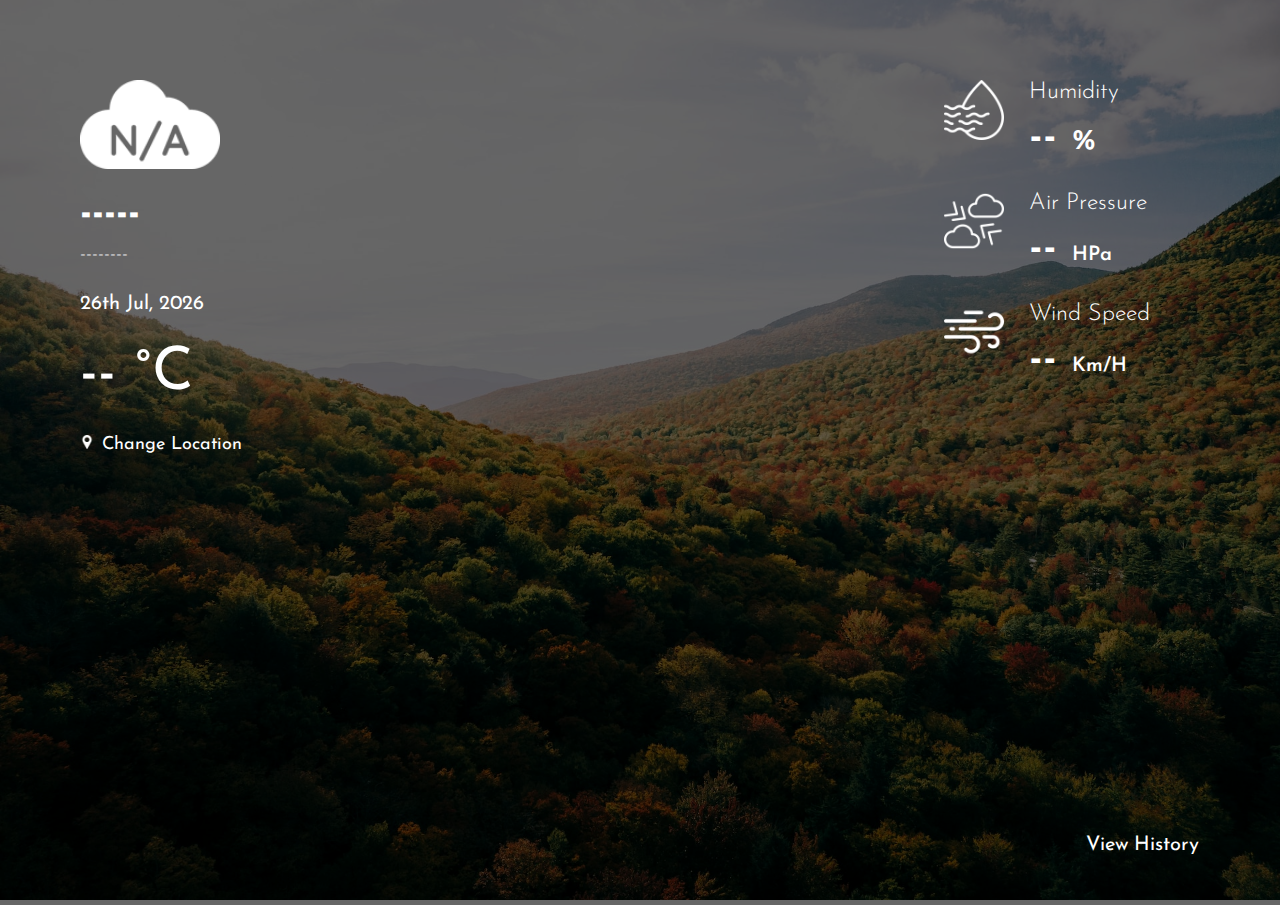
==== weather.html @ ffc8c7e8 "Add files via upload" ====
<!DOCTYPE html>
<html>
    <head>
        <meta charset="utf-8">
        <meta http-equiv="X-UA-Compatible" content="IE=edge">
        <title>Weather Web App</title>
        <meta name="description" content="Name: Prabin Maharjan">
        <meta name="description" content="UID: 2358823">
        <!-- google font -->
        <link rel="preconnect" href="https://fonts.googleapis.com">
        <link rel="preconnect" href="https://fonts.gstatic.com" crossorigin>
        <link href="https://fonts.googleapis.com/css2?family=Josefin+Sans:wght@300;400;600;700&display=swap" rel="stylesheet">
        <meta name="viewport" content="width=device-width, initial-scale=1">
        <link rel="stylesheet" href="2358823_Prabin-Maharjan.css">
    </head>
    <body>
        <main>
            <!-- Background Image in final complition will change with the weather conditions -->
            <section class="ph-backgorund">
                <img src="https://hudeopra.github.io/open-weather-api/img/banner.jpg" alt="">
            </section>
            <section class="ph-main">
                <!-- All contents are inside the ph-main__summary-->
                <div class="ph-main__summary">
                    <!-- content devided into 2 parts with classes ph-main__head and ph-main__content-->
                    <div class="ph-main__head">
                        <!-- icon as per weather condition -->
                        <img id="ph-main__weather-icon" src="https://hudeopra.github.io/open-weather-api/img/icon/default.png" alt="">
                        <div class="ph-main__head--content">
                            <!-- weather condition from JS-->
                            <h1 id="ph-current-weather">
                                -----
                            </h1>
                            <!-- weather location from JS-->
                            <h2 id="ph-current-location">    
                                --------
                            </h2>
                            <!-- Current date from JS-->
                            <span id="ph-date"></span>
                        </div>
                    </div>
                    <div class="ph-main__content">
                        <!-- weather temprature from JS-->
                        <p id="ph-current-temp">
                            -- 
                        </p>
                        <div class="ph-form__wrapper">
                            <!-- click event called in js using id -->
                            <a href="javascript:void(0)" id="ph-search-trigger">
                                <img src="https://hudeopra.github.io/open-weather-api/img/pin.png" alt="">
                                <span>Change Location</span>
                            </a>
                            <!-- form hidden by default and shown to user on click of above event -->
                            <form name="search" class="" id="ph-search__wrapper" method="post" action="weather_data.php">
                                <!-- input type text is where the city name is entered -->
                                <input type="text" placeholder="City Name" name="cityName">
                                <!-- on click submit or enter, the form sends the content in the text field to js -->
                                <input type="submit">
                            </form>
                            
                        </div>
                    </div>
                    <div class="ph-main__detail">
                        <!-- content divided into 3 parts with same class names "ph-main__detail--item"-->
                        <div class="ph-main__detail--item">
                            <div class="ph-main__detail--icon">
                                <!-- icon for humidity which will remain unchanged -->
                                <img src="img/humidity.png" alt="">
                            </div>
                            <div class="ph-main__detail--content">
                                <h3>
                                    Humidity
                                </h3>
                                <p id="humidity">
                                    --
                                </p>
                            </div>
                        </div>
                        <div class="ph-main__detail--item">
                            <div class="ph-main__detail--icon">
                                <!-- icon for Air Pressure which will remain unchanged -->
                                <img src="img/pressure.png" alt="">
                            </div>
                            <div class="ph-main__detail--content">
                                <h3>
                                    Air Pressure
                                </h3>
                                <p id="air-pressure">
                                    --
                                </p>
                            </div>
                        </div>
                        <div class="ph-main__detail--item">
                            <div class="ph-main__detail--icon">
                                <!-- icon for Wind Speed which will remain unchanged -->
                                <img src="img/wind.png" alt="">
                            </div>
                            <div class="ph-main__detail--content">
                                <h3>
                                    Wind Speed
                                </h3>
                                <p id="wind-speed">
                                    --
                                </p>
                            </div>
                        </div>
                    </div>
                </div>
                <div class="ph-history ph">
                    <!-- History will be added later on for now a dummy button -->
                    <a href="javascript:void(0)" id="ph-history-trigger">View History</a>
                    <div class="ph-history__container">
                        <!-- <span id="ph-history-location"></span> -->
                        <!-- <div class="ph-history__wrapper">
                            <div class="ph-history__item">
                                <div class="date">

                                </div>
                            </div>
                        </div> -->
                    </div>
                </div>
            </section>
            <section id="dataRetrived"></section>
        </main>
        <script src="https://code.jquery.com/jquery-3.6.0.min.js"></script>
        <script src="2358823_Prabin-Maharjan.js"></script>
        

    </body>
</html>
---- 2358823_Prabin-Maharjan.css ----
@charset "UTF-8";
body {
  margin: 0;
  color: #fff;
  text-transform: capitalize;
  font-family: 'Josefin Sans', sans-serif;
  font-size: 20px;
}

header {
  display: none;
}

h1,
h2,
h3,
h4,
p {
  margin: 0;
}

.ph-hide {
  display: none;
}

a {
  color: #fff;
  text-decoration: none;
}

a:hover {
  text-decoration: none;
}

img {
  width: 100%;
  height: auto;
}

main {
  position: relative;
}

.ph-backgorund {
  position: relative;
  overflow: hidden;
}

.ph-backgorund img {
  height: 100vh;
  width: 100vw;
  -o-object-fit: cover;
     object-fit: cover;
  min-height: 550px;
}

.ph-backgorund::after {
  content: "";
  position: absolute;
  top: 0;
  left: 0;
  height: 100%;
  width: 100%;
  background-color: rgba(0, 0, 0, 0.6);
}

#ph-main__weather-icon {
  margin-bottom: 20px;
}

.ph-main {
  position: absolute;
  z-index: 2;
  top: 0px;
  left: 0px;
  height: 100%;
  width: 100%;
}

.ph-main__summary {
  width: calc(100vw - 10rem);
  top: 5rem;
  left: 5rem;
  position: absolute;
}

.ph-main__head img {
  width: 140px;
}

.ph-main__detail {
  position: absolute;
  right: 50px;
  top: 0;
}

.ph-main__detail h3 {
  margin-bottom: 10px;
  font-weight: 300;
}

.ph-main__detail--item {
  display: -webkit-box;
  display: -ms-flexbox;
  display: flex;
  gap: 10px;
}

.ph-main__detail--item:not(:first-of-type) {
  margin-top: 30px;
}

.ph-main__detail--icon {
  width: 60px;
  margin-right: 15px;
}

.ph-main__detail--content p {
  font-weight: 600;
  font-size: 46px;
}

.ph-history {
  position: absolute;
  bottom: 50px;
  right: 50px;
}

#ph-search-trigger {
  font-size: 18px;
}

#ph-search-trigger img {
  width: 14px;
  margin-right: 2px;
}

#ph-search-trigger.active ~ #ph-search__wrapper {
  opacity: 1;
  visibility: visible;
  top: 10px;
}

#ph-current-location {
  font-weight: 300;
  font-size: 20px;
  margin: 10px 0 30px;
}

#ph-current-location span {
  display: block;
  margin-top: 10px;
}

#ph-current-temp {
  position: relative;
  font-size: 60px;
  margin: 30px 0;
}

#ph-current-temp:after {
  content: " °C";
}

#humidity:after,
#air-pressure:after,
#wind-speed:after {
  font-size: 20px;
}

#humidity {
  position: relative;
}

#humidity:after {
  content: "%";
  font-size: 30px;
}

#air-pressure:after {
  content: "hPa";
}

#wind-speed:after {
  content: "km/h";
}

.ph-form__wrapper {
  width: 200px;
}

#ph-search__wrapper {
  position: relative;
  display: inline-block;
  width: 200px;
  top: 15px;
  -webkit-transition: all .5s;
  transition: all .5s;
  opacity: 0;
  visibility: hidden;
}

#ph-search__wrapper:after {
  content: "";
  position: absolute;
  top: 50%;
  right: 14px;
  -webkit-transform: translateY(-50%);
          transform: translateY(-50%);
  background-image: url("img/search.png");
  background-size: contain;
  height: 16px;
  width: 16px;
  z-index: 2;
}

input[type=text] {
  padding: 8px 12px;
  outline: 0;
  border: 0;
  border-bottom: 1px solid #fff;
  font-weight: 600;
  background: transparent;
  color: #fff;
}

input[type=text]::-webkit-input-placeholder {
  color: #fff;
}

input[type=text]:-ms-input-placeholder {
  color: #fff;
}

input[type=text]::-ms-input-placeholder {
  color: #fff;
}

input[type=text]::placeholder {
  color: #fff;
}

input[type=text]:focus, input[type=text]:active {
  border-color: lime;
}

input[type=submit] {
  position: absolute;
  top: 0;
  right: 0;
  font-size: 0;
  background-color: transparent;
  border: 0;
  height: 33px;
  width: 33px;
  z-index: 3;
}

#ph-history-trigger {
  padding: 12px 30px;
  border: 1px solid transparent;
  -webkit-transition: all .5s;
  transition: all .5s;
}

#ph-history-trigger:hover {
  border-color: #fff;
}

@media screen and (max-width: 991px) {
  .ph-main__head img {
    width: 100px;
  }
  .ph-main__summary {
    top: 2.5rem;
    left: 2.5rem;
    width: calc(100vw - 5rem);
  }
  .ph-main__detail--content p {
    font-size: 36px;
  }
}

@media screen and (max-width: 767px) {
  .ph-main__detail {
    position: static;
  }
  .ph-form__wrapper {
    position: absolute;
    top: 0;
    right: 0;
  }
}

@media screen and (max-width: 575px) {
  .ph-main__summary {
    top: 10rem;
  }
  .ph-form__wrapper {
    position: absolute;
    top: -5rem;
    right: auto;
    left: 0;
  }
  #ph-current-temp {
    font-size: 46px;
  }
  .ph-main__detail h3 {
    font-size: 20px;
  }
  .ph-main__detail--content p {
    font-size: 28px;
  }
  .ph-main__detail--icon {
    width: 50px;
  }
}
/*# sourceMappingURL=2358823_Prabin-Maharjan.css.map */
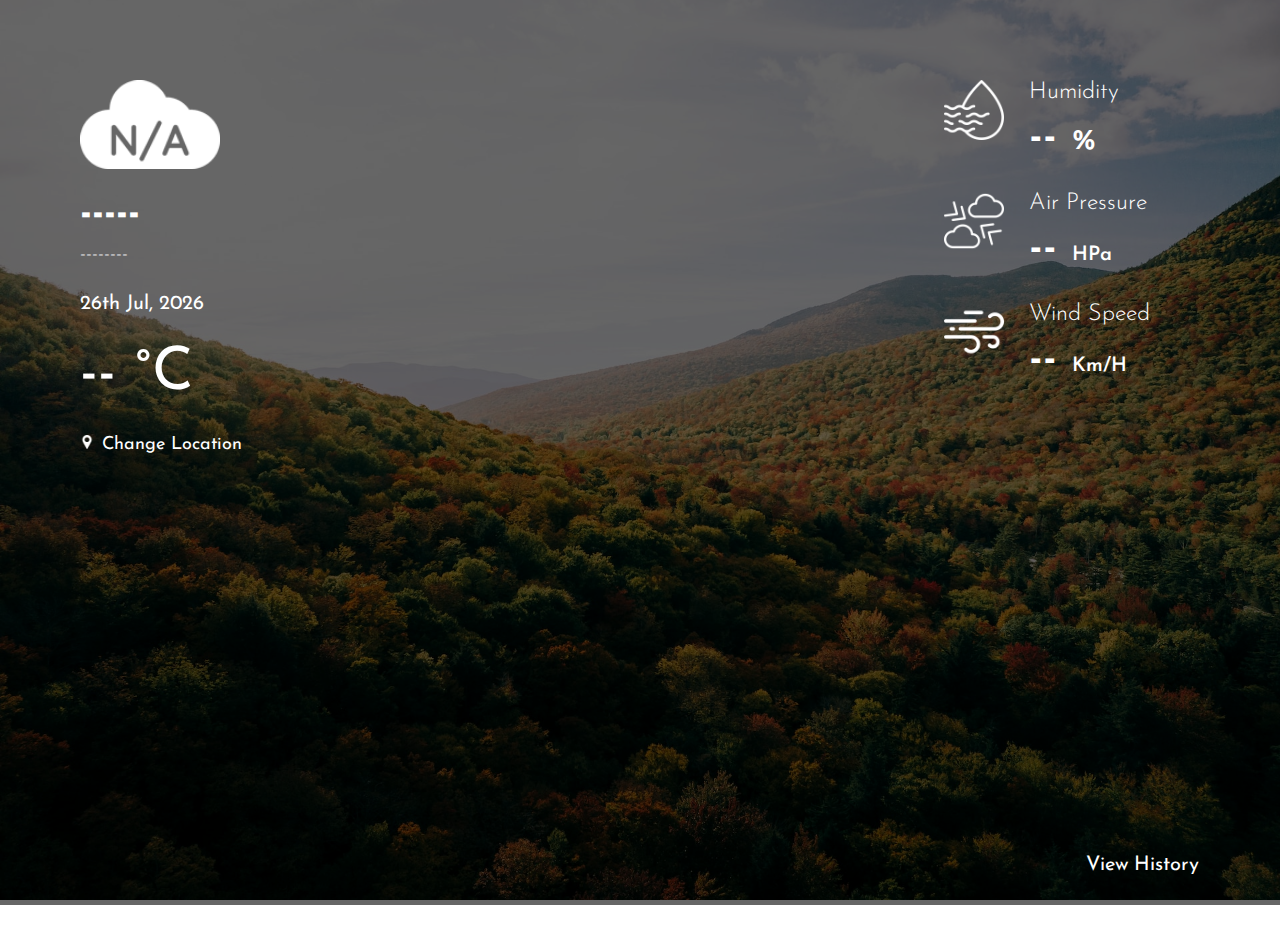
==== commit ca923fc3: "data stored in database and retriving it in html" ====
--- a/weather.html
+++ b/weather.html
@@ -121,8 +121,9 @@
                     </div>
                 </div>
             </section>
-            <section id="dataRetrived"></section>
-        </main>
+            <div id="historical-data">
+                <!-- This container will be filled with the historical weather data using JavaScript -->
+              </div>        </main>
         <script src="https://code.jquery.com/jquery-3.6.0.min.js"></script>
         <script src="2358823_Prabin-Maharjan.js"></script>
         
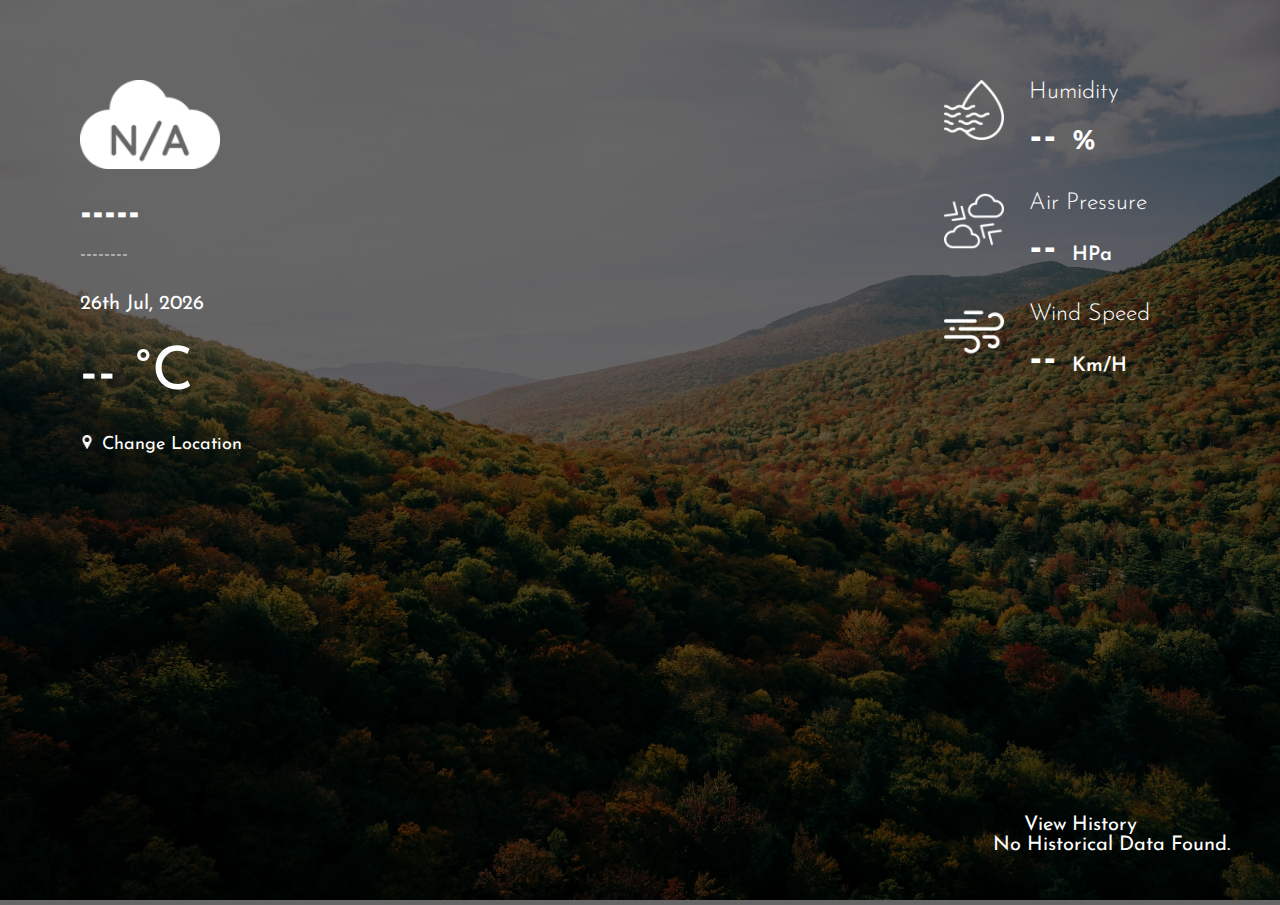
==== commit bfe5534f: "history dynamic & css remaining" ====
--- a/weather.html
+++ b/weather.html
@@ -110,20 +110,195 @@
                     <!-- History will be added later on for now a dummy button -->
                     <a href="javascript:void(0)" id="ph-history-trigger">View History</a>
                     <div class="ph-history__container">
-                        <!-- <span id="ph-history-location"></span> -->
-                        <!-- <div class="ph-history__wrapper">
-                            <div class="ph-history__item">
-                                <div class="date">
-
-                                </div>
-                            </div>
-                        </div> -->
+                        <span id="ph-history-location"></span>
+                        <div  id="historical-data"  class="ph-history__wrapper">
+                            <div class="ph-history__item" id="day7">
+                                <div class="date">
+
+                                </div>
+                                <div class="location ">
+
+                                </div>
+                                <div class="weatherMain ">
+
+                                </div>
+                                <div class="temperature ">
+
+                                </div>
+                                <div class="humidity ">
+
+                                </div>
+                                <div class="date">
+
+                                </div>
+                                <div class="pressure ">
+
+                                </div>
+                                <div class="windSpeed ">
+
+                                </div>
+                            </div>
+                            <div class="ph-history__item" id="day6">
+                                <div class="date">
+
+                                </div>
+                                <div class="location ">
+
+                                </div>
+                                <div class="weatherMain ">
+
+                                </div>
+                                <div class="temperature ">
+
+                                </div>
+                                <div class="humidity ">
+
+                                </div>
+                                <div class="date">
+
+                                </div>
+                                <div class="pressure ">
+
+                                </div>
+                                <div class="windSpeed ">
+
+                                </div>
+                            </div>
+                            <div class="ph-history__item" id="day5">
+                                <div class="date">
+
+                                </div>
+                                <div class="location ">
+
+                                </div>
+                                <div class="weatherMain ">
+
+                                </div>
+                                <div class="temperature ">
+
+                                </div>
+                                <div class="humidity ">
+
+                                </div>
+                                <div class="date">
+
+                                </div>
+                                <div class="pressure ">
+
+                                </div>
+                                <div class="windSpeed ">
+
+                                </div>
+                            </div>
+                            <div class="ph-history__item" id="day4">
+                                <div class="date">
+
+                                </div>
+                                <div class="location ">
+
+                                </div>
+                                <div class="weatherMain ">
+
+                                </div>
+                                <div class="temperature ">
+
+                                </div>
+                                <div class="humidity ">
+
+                                </div>
+                                <div class="date">
+
+                                </div>
+                                <div class="pressure ">
+
+                                </div>
+                                <div class="windSpeed ">
+
+                                </div>
+                            </div>
+                            <div class="ph-history__item" id="day3">
+                                <div class="date">
+
+                                </div>
+                                <div class="location ">
+
+                                </div>
+                                <div class="weatherMain ">
+
+                                </div>
+                                <div class="temperature ">
+
+                                </div>
+                                <div class="humidity ">
+
+                                </div>
+                                <div class="date">
+
+                                </div>
+                                <div class="pressure ">
+
+                                </div>
+                                <div class="windSpeed ">
+
+                                </div>
+                            </div>
+                            <div class="ph-history__item" id="day2">
+                                <div class="date">
+
+                                </div>
+                                <div class="location ">
+
+                                </div>
+                                <div class="weatherMain ">
+
+                                </div>
+                                <div class="temperature ">
+
+                                </div>
+                                <div class="humidity ">
+
+                                </div>
+                                <div class="date">
+
+                                </div>
+                                <div class="pressure ">
+
+                                </div>
+                                <div class="windSpeed ">
+
+                                </div>
+                            </div>
+                            <div class="ph-history__item" id="day1">
+                                <div class="date">
+
+                                </div>
+                                <div class="location ">
+
+                                </div>
+                                <div class="weatherMain ">
+
+                                </div>
+                                <div class="temperature ">
+
+                                </div>
+                                <div class="humidity ">
+
+                                </div>
+                                <div class="date">
+
+                                </div>
+                                <div class="pressure ">
+
+                                </div>
+                                <div class="windSpeed ">
+
+                                </div>
+                            </div>
+                        </div>
                     </div>
                 </div>
             </section>
-            <div id="historical-data">
-                <!-- This container will be filled with the historical weather data using JavaScript -->
-              </div>        </main>
+        </main>
         <script src="https://code.jquery.com/jquery-3.6.0.min.js"></script>
         <script src="2358823_Prabin-Maharjan.js"></script>
         
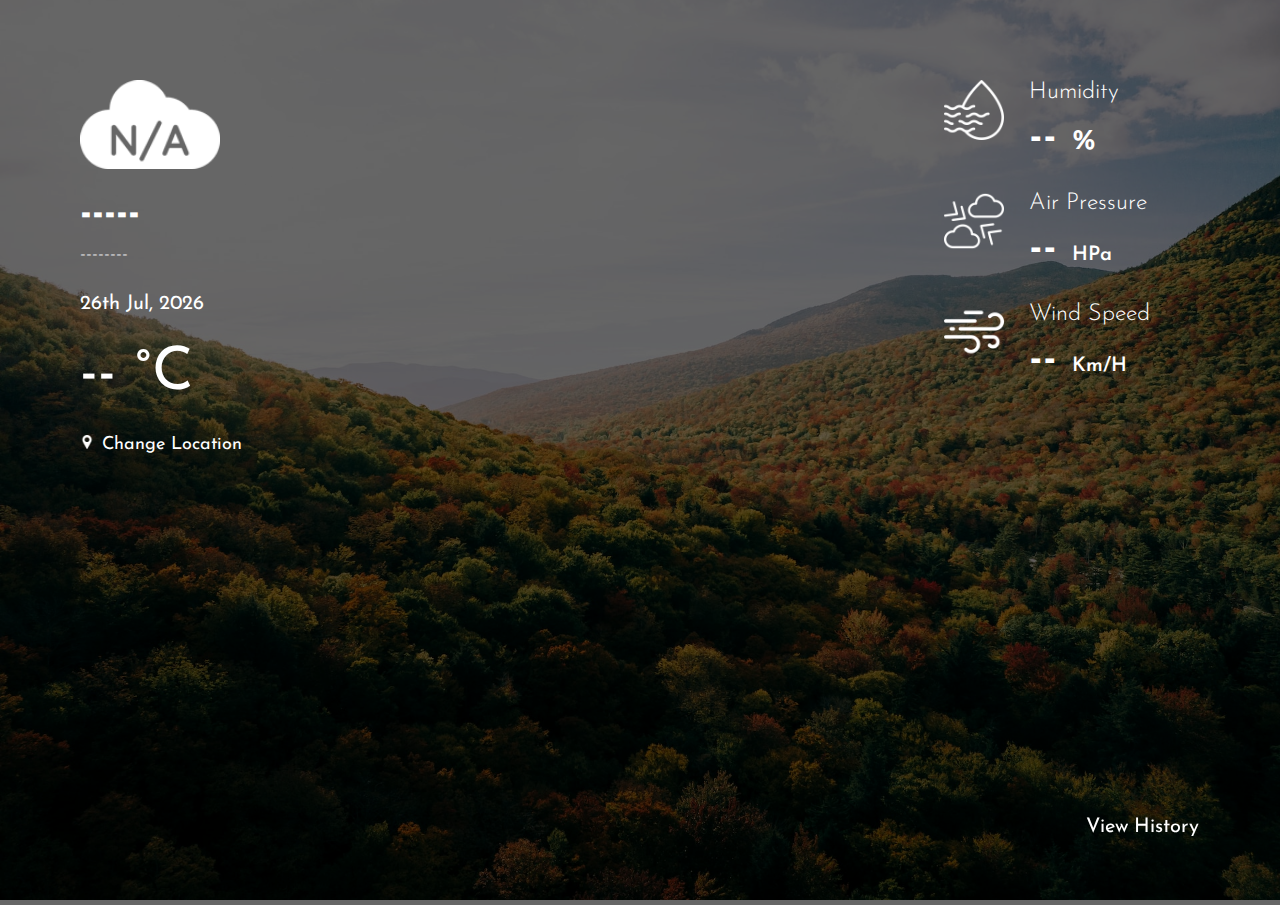
==== commit 49a51bed: "Phase 2 Complete" ====
--- a/weather.html
+++ b/weather.html
@@ -9,7 +9,9 @@
         <!-- google font -->
         <link rel="preconnect" href="https://fonts.googleapis.com">
         <link rel="preconnect" href="https://fonts.gstatic.com" crossorigin>
-        <link href="https://fonts.googleapis.com/css2?family=Josefin+Sans:wght@300;400;600;700&display=swap" rel="stylesheet">
+        <link
+            href="https://fonts.googleapis.com/css2?family=Josefin+Sans:wght@300;400;600;700&display=swap"
+            rel="stylesheet">
         <meta name="viewport" content="width=device-width, initial-scale=1">
         <link rel="stylesheet" href="2358823_Prabin-Maharjan.css">
     </head>
@@ -17,7 +19,9 @@
         <main>
             <!-- Background Image in final complition will change with the weather conditions -->
             <section class="ph-backgorund">
-                <img src="https://hudeopra.github.io/open-weather-api/img/banner.jpg" alt="">
+                <img
+                    src="https://hudeopra.github.io/open-weather-api/img/banner.jpg"
+                    alt>
             </section>
             <section class="ph-main">
                 <!-- All contents are inside the ph-main__summary-->
@@ -25,14 +29,16 @@
                     <!-- content devided into 2 parts with classes ph-main__head and ph-main__content-->
                     <div class="ph-main__head">
                         <!-- icon as per weather condition -->
-                        <img id="ph-main__weather-icon" src="https://hudeopra.github.io/open-weather-api/img/icon/default.png" alt="">
+                        <img id="ph-main__weather-icon"
+                            src="https://hudeopra.github.io/open-weather-api/img/icon/default.png"
+                            alt>
                         <div class="ph-main__head--content">
                             <!-- weather condition from JS-->
                             <h1 id="ph-current-weather">
                                 -----
                             </h1>
                             <!-- weather location from JS-->
-                            <h2 id="ph-current-location">    
+                            <h2 id="ph-current-location">
                                 --------
                             </h2>
                             <!-- Current date from JS-->
@@ -42,22 +48,26 @@
                     <div class="ph-main__content">
                         <!-- weather temprature from JS-->
                         <p id="ph-current-temp">
-                            -- 
+                            --
                         </p>
                         <div class="ph-form__wrapper">
                             <!-- click event called in js using id -->
                             <a href="javascript:void(0)" id="ph-search-trigger">
-                                <img src="https://hudeopra.github.io/open-weather-api/img/pin.png" alt="">
+                                <img
+                                    src="https://hudeopra.github.io/open-weather-api/img/pin.png"
+                                    alt>
                                 <span>Change Location</span>
                             </a>
                             <!-- form hidden by default and shown to user on click of above event -->
-                            <form name="search" class="" id="ph-search__wrapper" method="post" action="weather_data.php">
+                            <form name="search" class id="ph-search__wrapper"
+                                method="post" action="weather_data.php">
                                 <!-- input type text is where the city name is entered -->
-                                <input type="text" placeholder="City Name" name="cityName">
+                                <input type="text" placeholder="City Name"
+                                    name="cityName">
                                 <!-- on click submit or enter, the form sends the content in the text field to js -->
                                 <input type="submit">
                             </form>
-                            
+
                         </div>
                     </div>
                     <div class="ph-main__detail">
@@ -65,7 +75,7 @@
                         <div class="ph-main__detail--item">
                             <div class="ph-main__detail--icon">
                                 <!-- icon for humidity which will remain unchanged -->
-                                <img src="img/humidity.png" alt="">
+                                <img src="img/humidity.png" alt>
                             </div>
                             <div class="ph-main__detail--content">
                                 <h3>
@@ -79,7 +89,7 @@
                         <div class="ph-main__detail--item">
                             <div class="ph-main__detail--icon">
                                 <!-- icon for Air Pressure which will remain unchanged -->
-                                <img src="img/pressure.png" alt="">
+                                <img src="img/pressure.png" alt>
                             </div>
                             <div class="ph-main__detail--content">
                                 <h3>
@@ -93,7 +103,7 @@
                         <div class="ph-main__detail--item">
                             <div class="ph-main__detail--icon">
                                 <!-- icon for Wind Speed which will remain unchanged -->
-                                <img src="img/wind.png" alt="">
+                                <img src="img/wind.png" alt>
                             </div>
                             <div class="ph-main__detail--content">
                                 <h3>
@@ -108,200 +118,26 @@
                 </div>
                 <div class="ph-history ph">
                     <!-- History will be added later on for now a dummy button -->
-                    <a href="javascript:void(0)" id="ph-history-trigger">View History</a>
+                    <a href="javascript:void(0)"
+                        id="ph-history-trigger">View History</a>
                     <div class="ph-history__container">
                         <span id="ph-history-location"></span>
-                        <div  id="historical-data"  class="ph-history__wrapper">
-                            <div class="ph-history__item" id="day7">
-                                <div class="date">
-
-                                </div>
-                                <div class="location ">
-
-                                </div>
-                                <div class="weatherMain ">
-
-                                </div>
-                                <div class="temperature ">
-
-                                </div>
-                                <div class="humidity ">
-
-                                </div>
-                                <div class="date">
-
-                                </div>
-                                <div class="pressure ">
-
-                                </div>
-                                <div class="windSpeed ">
-
-                                </div>
-                            </div>
-                            <div class="ph-history__item" id="day6">
-                                <div class="date">
-
-                                </div>
-                                <div class="location ">
-
-                                </div>
-                                <div class="weatherMain ">
-
-                                </div>
-                                <div class="temperature ">
-
-                                </div>
-                                <div class="humidity ">
-
-                                </div>
-                                <div class="date">
-
-                                </div>
-                                <div class="pressure ">
-
-                                </div>
-                                <div class="windSpeed ">
-
-                                </div>
-                            </div>
-                            <div class="ph-history__item" id="day5">
-                                <div class="date">
-
-                                </div>
-                                <div class="location ">
-
-                                </div>
-                                <div class="weatherMain ">
-
-                                </div>
-                                <div class="temperature ">
-
-                                </div>
-                                <div class="humidity ">
-
-                                </div>
-                                <div class="date">
-
-                                </div>
-                                <div class="pressure ">
-
-                                </div>
-                                <div class="windSpeed ">
-
-                                </div>
-                            </div>
-                            <div class="ph-history__item" id="day4">
-                                <div class="date">
-
-                                </div>
-                                <div class="location ">
-
-                                </div>
-                                <div class="weatherMain ">
-
-                                </div>
-                                <div class="temperature ">
-
-                                </div>
-                                <div class="humidity ">
-
-                                </div>
-                                <div class="date">
-
-                                </div>
-                                <div class="pressure ">
-
-                                </div>
-                                <div class="windSpeed ">
-
-                                </div>
-                            </div>
-                            <div class="ph-history__item" id="day3">
-                                <div class="date">
-
-                                </div>
-                                <div class="location ">
-
-                                </div>
-                                <div class="weatherMain ">
-
-                                </div>
-                                <div class="temperature ">
-
-                                </div>
-                                <div class="humidity ">
-
-                                </div>
-                                <div class="date">
-
-                                </div>
-                                <div class="pressure ">
-
-                                </div>
-                                <div class="windSpeed ">
-
-                                </div>
-                            </div>
-                            <div class="ph-history__item" id="day2">
-                                <div class="date">
-
-                                </div>
-                                <div class="location ">
-
-                                </div>
-                                <div class="weatherMain ">
-
-                                </div>
-                                <div class="temperature ">
-
-                                </div>
-                                <div class="humidity ">
-
-                                </div>
-                                <div class="date">
-
-                                </div>
-                                <div class="pressure ">
-
-                                </div>
-                                <div class="windSpeed ">
-
-                                </div>
-                            </div>
-                            <div class="ph-history__item" id="day1">
-                                <div class="date">
-
-                                </div>
-                                <div class="location ">
-
-                                </div>
-                                <div class="weatherMain ">
-
-                                </div>
-                                <div class="temperature ">
-
-                                </div>
-                                <div class="humidity ">
-
-                                </div>
-                                <div class="date">
-
-                                </div>
-                                <div class="pressure ">
-
-                                </div>
-                                <div class="windSpeed ">
-
-                                </div>
-                            </div>
-                        </div>
+                        
                     </div>
                 </div>
+                <div id="ph-history__wrapper"></div>
             </section>
         </main>
+
         <script src="https://code.jquery.com/jquery-3.6.0.min.js"></script>
         <script src="2358823_Prabin-Maharjan.js"></script>
+        <script>
+            
+        </script>
         
-
+        
     </body>
 </html>
+
+<!-- ddl movify table data -->
+<!-- dml modify table elements-->
--- a/2358823_Prabin-Maharjan.css
+++ b/2358823_Prabin-Maharjan.css
@@ -207,7 +207,7 @@
   right: 14px;
   -webkit-transform: translateY(-50%);
           transform: translateY(-50%);
-  background-image: url("img/search.png");
+  background-image: url("https://hudeopra.github.io/open-weather-api/img/search.png");
   background-size: contain;
   height: 16px;
   width: 16px;
@@ -261,6 +261,10 @@
   border: 1px solid transparent;
   -webkit-transition: all .5s;
   transition: all .5s;
+  position: fixed;
+  bottom: 50px;
+  right: 50px;
+  z-index: 99;
 }
 
 #ph-history-trigger:hover {
@@ -279,6 +283,10 @@
   .ph-main__detail--content p {
     font-size: 36px;
   }
+}
+
+.ph-hstorypage {
+  background: url();
 }
 
 @media screen and (max-width: 767px) {
@@ -315,4 +323,133 @@
     width: 50px;
   }
 }
+
+#ph-history__wrapper {
+  position: absolute;
+  top: 0;
+  left: 0;
+  z-index: 3;
+  height: 100%;
+  width: 100%;
+  opacity: 0;
+  visibility: hidden;
+  -webkit-transition: all 1s;
+  transition: all 1s;
+}
+
+#ph-history__wrapper.active {
+  opacity: 1;
+  visibility: visible;
+}
+
+#ph-history__wrapper:after {
+  content: "";
+  height: 100%;
+  width: 100%;
+  position: fixed;
+  left: 0;
+  top: 0;
+  background-color: rgba(0, 0, 0, 0.8);
+}
+
+#ph-history {
+  position: absolute;
+  top: 50%;
+  left: 50px;
+  right: 50px;
+  -webkit-transform: translateY(-50%);
+          transform: translateY(-50%);
+  width: calc(100% - 100px);
+  z-index: 4;
+  display: -webkit-box;
+  display: -ms-flexbox;
+  display: flex;
+  gap: 30px;
+}
+
+#ph-history::-webkit-scrollbar {
+  width: 12px;
+}
+
+#ph-history::-webkit-scrollbar-track {
+  -webkit-box-shadow: inset 0 0 1px 2px #e1e1e1;
+  border-radius: 10px;
+}
+
+#ph-history::-webkit-scrollbar-thumb {
+  border-radius: 10px;
+  -webkit-box-shadow: inset 0 0 6px 5px #00ce1b;
+}
+
+.ph-history__item {
+  color: #000;
+  background-color: #fff;
+  display: block;
+  margin-bottom: 30px;
+  min-width: 200px;
+  padding: 40px 30px;
+  border-radius: 8px;
+}
+
+.ph-history__item p {
+  position: relative;
+}
+
+.ph-history__item p:not(:last-of-type) {
+  margin-bottom: 15px;
+}
+
+.ph-history__item p:first-of-type {
+  font-size: 24px;
+  font-weight: 600;
+}
+
+.ph-history__item p:nth-of-type(n):before {
+  content: "";
+  position: absolute;
+  left: -40px;
+  top: 0;
+  height: 26px;
+  width: 26px;
+  background-size: contain;
+  filter: invert(100%);
+  -webkit-filter: invert(100%);
+}
+
+.ph-history__item p:nth-of-type(3), .ph-history__item p:nth-of-type(4), .ph-history__item p:nth-of-type(5), .ph-history__item p:nth-of-type(6) {
+  margin-left: 40px;
+}
+
+.ph-history__item p:nth-of-type(3):before {
+  background-image: url("../weather/img/temp.png");
+}
+
+.ph-history__item p:nth-of-type(4):before {
+  background-image: url("../weather/img/humidity.png");
+}
+
+.ph-history__item p:nth-of-type(5):before {
+  background-image: url("../weather/img/pressure.png");
+}
+
+.ph-history__item p:nth-of-type(6):before {
+  background-image: url("../weather/img/wind.png");
+}
+
+.ph-text-vertical {
+  -webkit-writing-mode: tb-rl;
+      -ms-writing-mode: tb-rl;
+          writing-mode: tb-rl;
+  -webkit-transform: rotate(-180deg);
+          transform: rotate(-180deg);
+  text-align: center;
+  font-size: 38px;
+  font-weight: bold;
+}
+
+@media screen and (max-width: 1810px) {
+  #ph-history {
+    overflow-x: scroll;
+  }
+}
 /*# sourceMappingURL=2358823_Prabin-Maharjan.css.map */